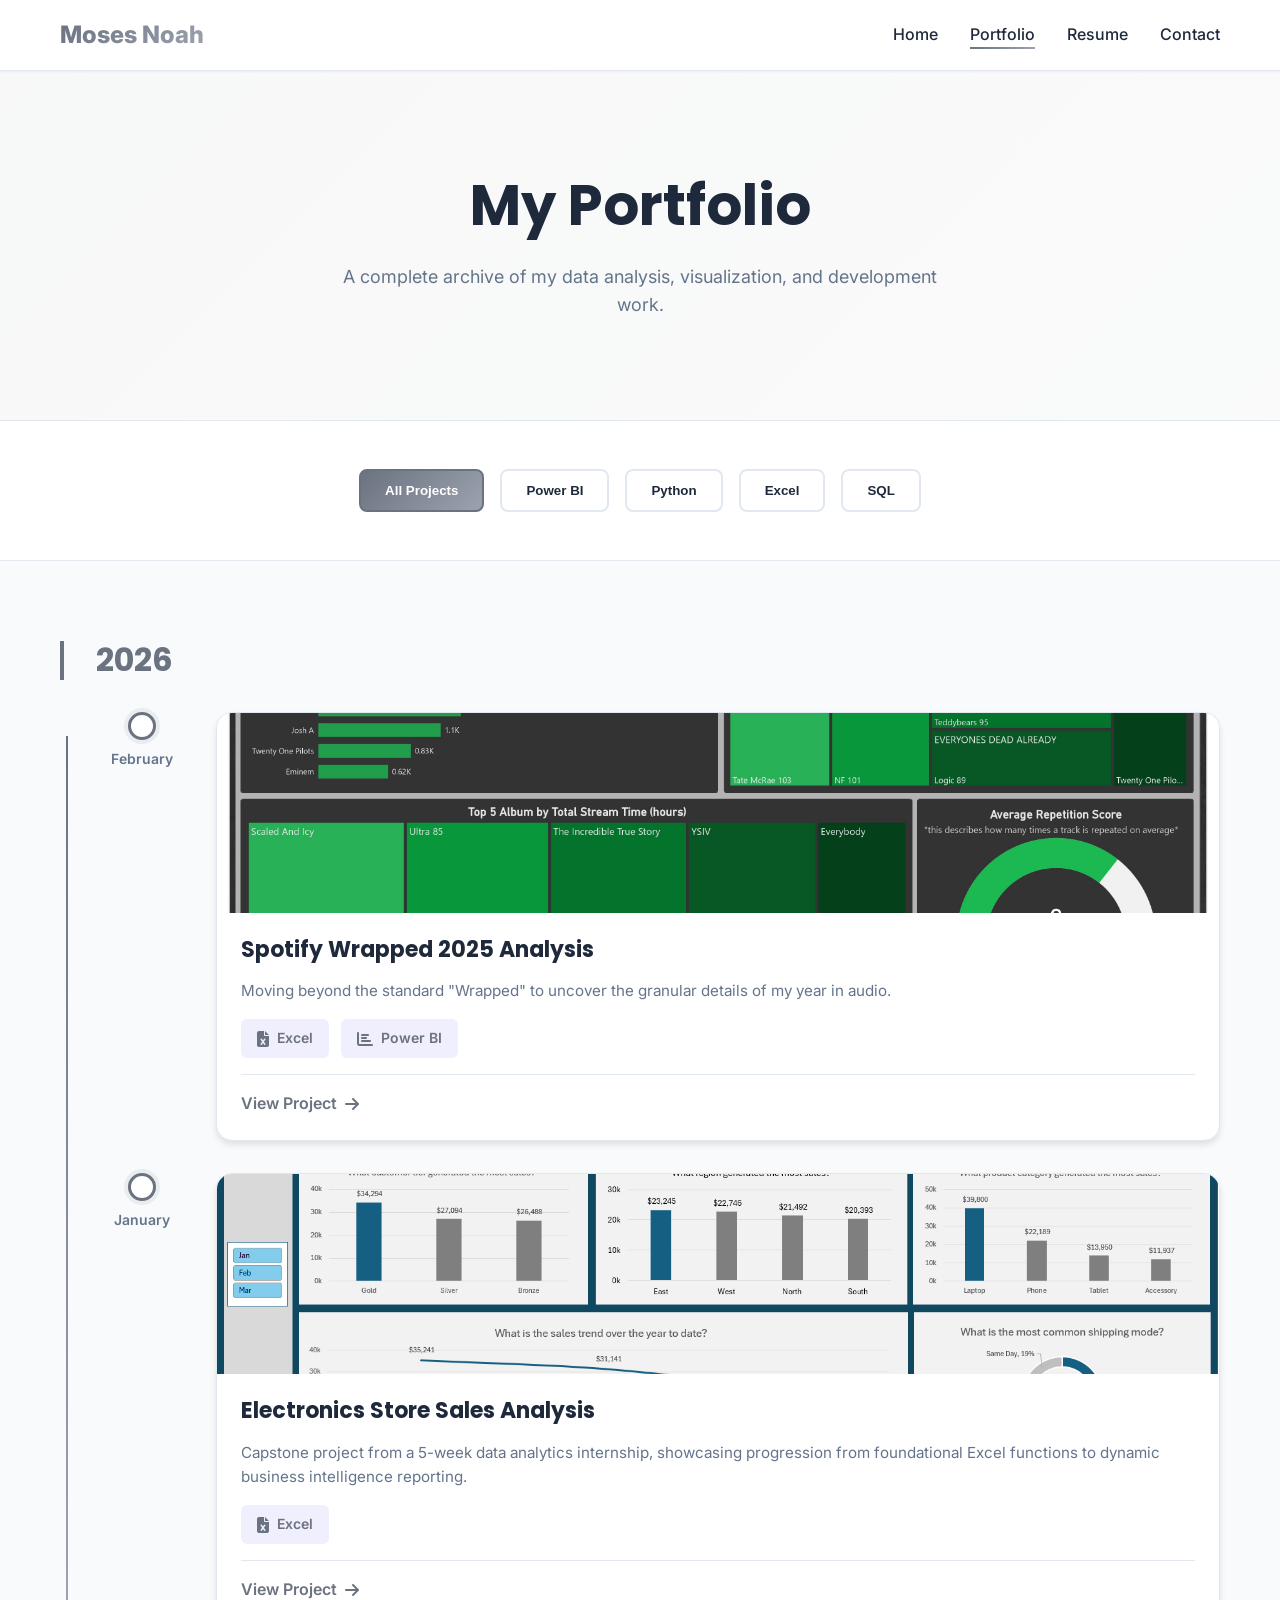
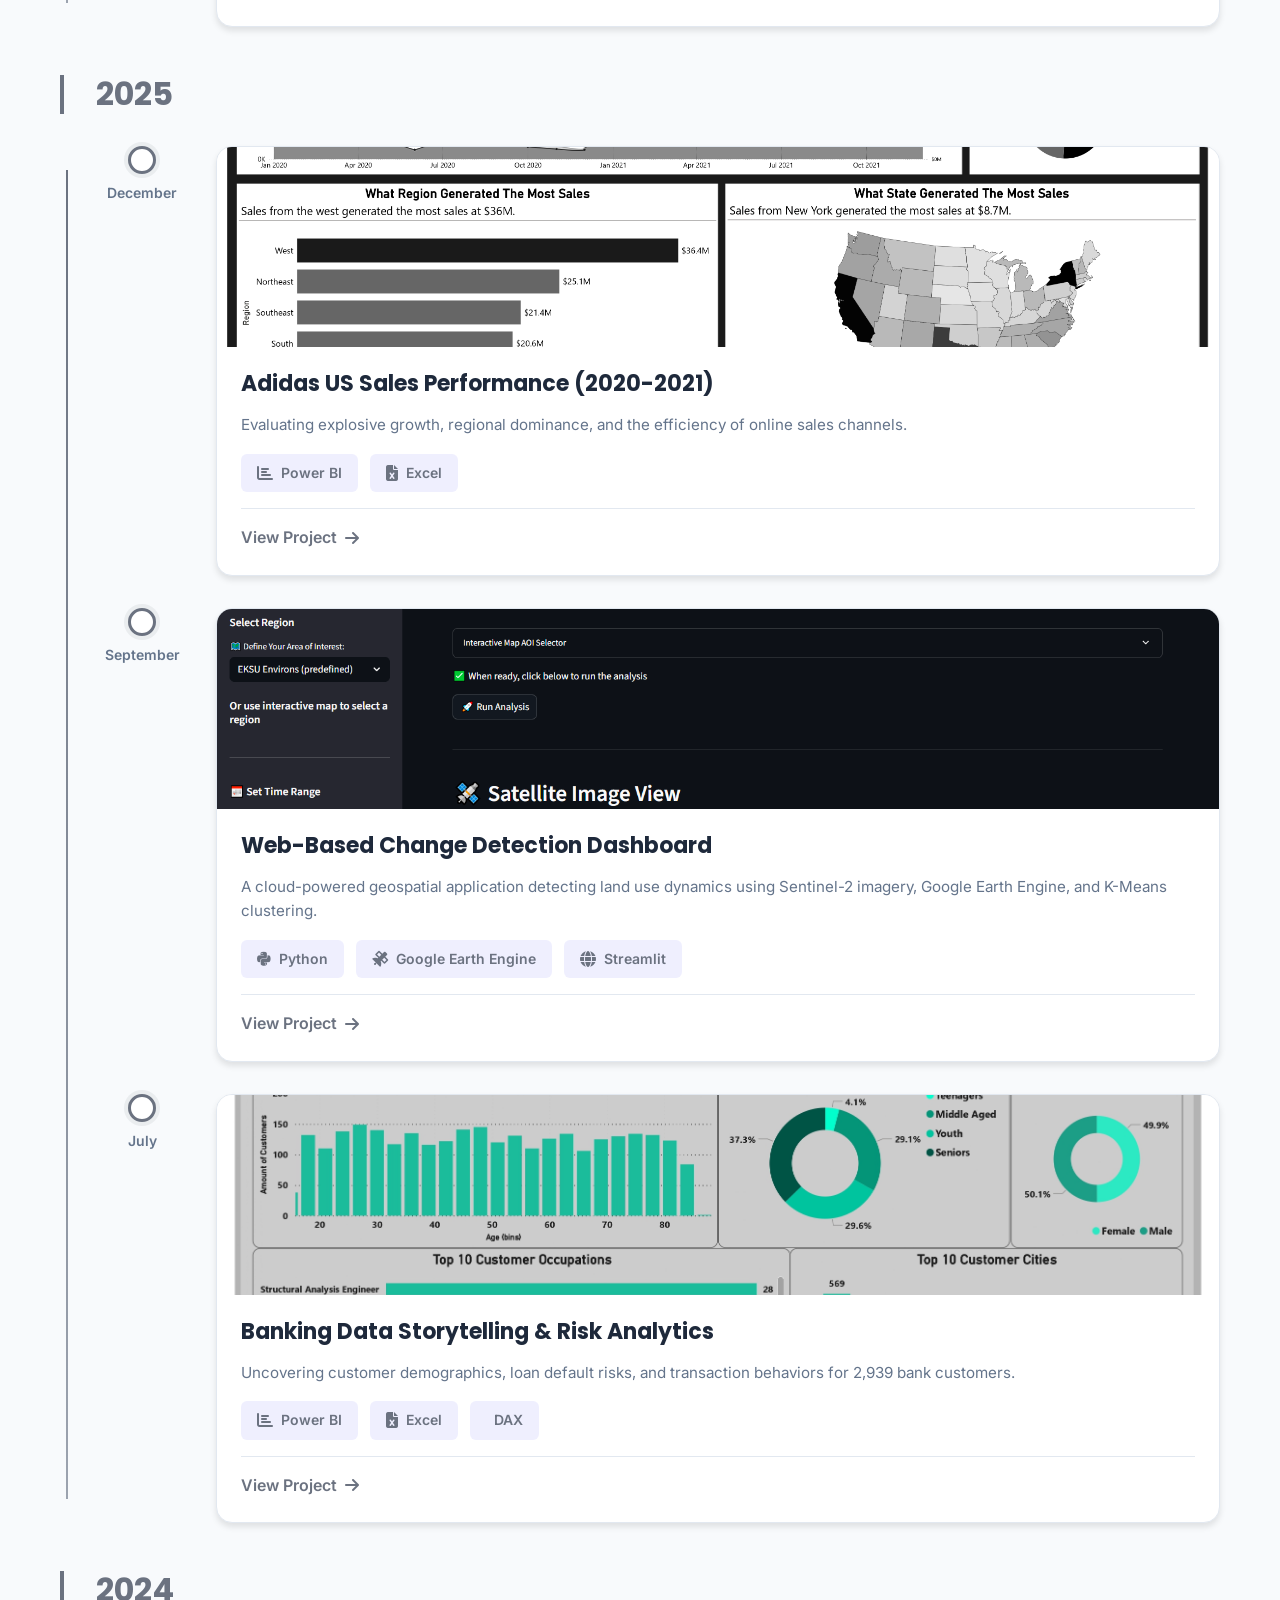
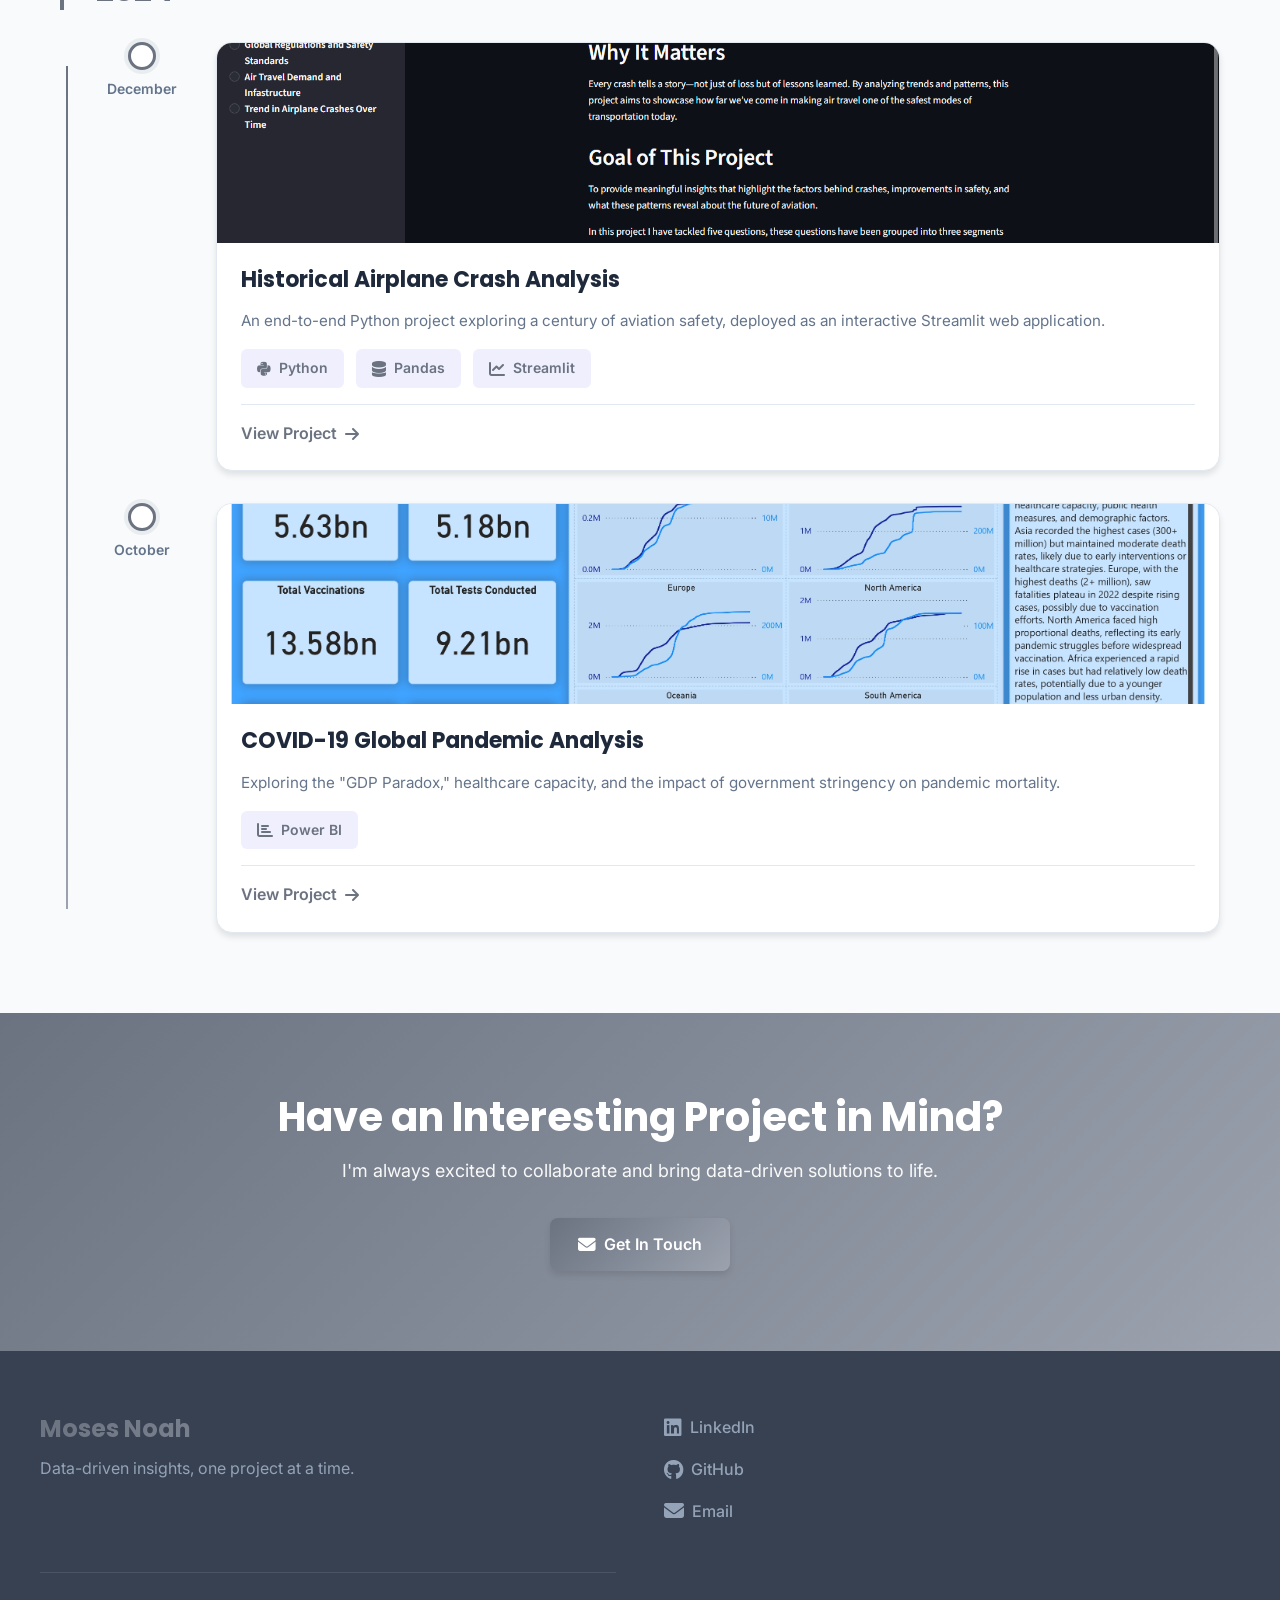
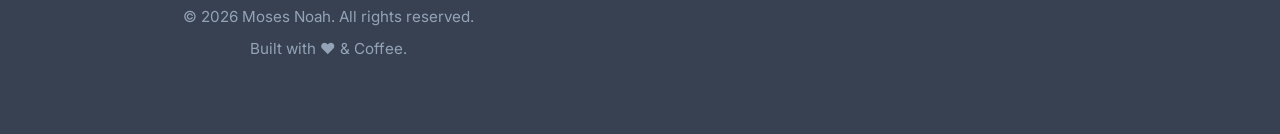
==== portfolio.html @ a478252d "Initial commit - Portfolio V1" ====
<!DOCTYPE html>
<html lang="en">
<head>
    <meta charset="UTF-8">
    <meta name="viewport" content="width=device-width, initial-scale=1.0">
    <title>Portfolio - Moses Noah</title>
    <link rel="stylesheet" href="style.css">
    <!-- Google Fonts -->
    <link rel="preconnect" href="https://fonts.googleapis.com">
    <link rel="preconnect" href="https://fonts.gstatic.com" crossorigin>
    <link href="https://fonts.googleapis.com/css2?family=Poppins:wght@400;600;700;800&family=Inter:wght@300;400;500;600&display=swap" rel="stylesheet">
    <!-- FontAwesome -->
    <link rel="stylesheet" href="https://cdnjs.cloudflare.com/ajax/libs/font-awesome/6.4.0/css/all.min.css">
</head>
<body>
    <!-- Navigation -->
    <nav class="navbar">
        <div class="navbar-container">
            <div class="navbar-logo">
                <a href="index.html">Moses Noah</a>
            </div>
            <div class="hamburger" id="hamburger">
                <span></span>
                <span></span>
                <span></span>
            </div>
            <ul class="nav-menu" id="navMenu">
                <li class="nav-item">
                    <a href="index.html" class="nav-link">Home</a>
                </li>
                <li class="nav-item">
                    <a href="portfolio.html" class="nav-link active">Portfolio</a>
                </li>
                <li class="nav-item">
                    <a href="resume.html" class="nav-link">Resume</a>
                </li>
                <li class="nav-item">
                    <a href="index.html#contact" class="nav-link">Contact</a>
                </li>
            </ul>
        </div>
    </nav>

    <!-- Page Header -->
    <section class="page-header">
        <div class="section-container">
            <h1>My Portfolio</h1>
            <p>A complete archive of my data analysis, visualization, and development work.</p>
        </div>
    </section>

    <!-- Filter Categories -->
    <section class="filter-section">
        <div class="section-container">
            <div class="filter-buttons">
                <button class="filter-btn active" data-filter="all">All Projects</button>
                <button class="filter-btn" data-filter="power-bi">Power BI</button>
                <button class="filter-btn" data-filter="python">Python</button>
                <button class="filter-btn" data-filter="excel">Excel</button>
                <button class="filter-btn" data-filter="sql">SQL</button>
            </div>
        </div>
    </section>

    <!-- Projects Timeline -->
    <section class="projects-archive">
        <div class="section-container">
            <div class="projects-timeline">
                <!-- 2026 Timeline -->
                <div class="timeline-year-section">
                    <h3 class="timeline-year-header">2026</h3>
                    <div class="timeline-items">
                        <!-- February 2026 -->
                        <div class="timeline-item">
                            <div class="timeline-marker">
                                <div class="timeline-dot"></div>
                                <div class="timeline-date">February</div>
                            </div>
                            <div class="project-card-archive" data-category="excel power-bi">
                                <div class="project-card-image">
                                    <img src="assets/images/spotify-powerbi-canvas.png" alt="Spotify Wrapped 2025 Analysis">
                                </div>
                                <div class="project-card-info">
                                    <h3>Spotify Wrapped 2025 Analysis</h3>
                                    <p>Moving beyond the standard "Wrapped" to uncover the granular details of my year in audio.</p>
                                    <div class="tech-stack">
                                        <span class="tech-badge">
                                            <i class="fas fa-file-excel"></i> Excel
                                        </span>
                                        <span class="tech-badge">
                                            <i class="fas fa-chart-bar"></i> Power BI
                                        </span>
                                    </div>
                                    <a href="projects/project-spotify.html" class="view-project-btn">View Project <i class="fas fa-arrow-right"></i></a>
                                </div>
                            </div>
                        </div>

                        <!-- January 2026 -->
                        <div class="timeline-item">
                            <div class="timeline-marker">
                                <div class="timeline-dot"></div>
                                <div class="timeline-date">January</div>
                            </div>
                            <div class="project-card-archive" data-category="excel">
                                <div class="project-card-image">
                                    <img src="assets/images/wida-dashboard.png" alt="Electronics Store Sales Analysis">
                                </div>
                                <div class="project-card-info">
                                    <h3>Electronics Store Sales Analysis</h3>
                                    <p>Capstone project from a 5-week data analytics internship, showcasing progression from foundational Excel functions to dynamic business intelligence reporting.</p>
                                    <div class="tech-stack">
                                        <span class="tech-badge">
                                            <i class="fas fa-file-excel"></i> Excel
                                        </span>
                                    </div>
                                    <a href="projects/project-wida.html" class="view-project-btn">View Project <i class="fas fa-arrow-right"></i></a>
                                </div>
                            </div>
                        </div>
                    </div>
                </div>

                <!-- 2025 Timeline -->
                <div class="timeline-year-section">
                    <h3 class="timeline-year-header">2025</h3>
                    <div class="timeline-items">
                        <!-- December 2025 -->
                        <div class="timeline-item">
                            <div class="timeline-marker">
                                <div class="timeline-dot"></div>
                                <div class="timeline-date">December</div>
                            </div>
                            <div class="project-card-archive" data-category="excel power-bi">
                                <div class="project-card-image">
                                    <img src="assets/images/adidas-dashboard.png" alt="Adidas US Sales Performance">
                                </div>
                                <div class="project-card-info">
                                    <h3>Adidas US Sales Performance (2020-2021)</h3>
                                    <p>Evaluating explosive growth, regional dominance, and the efficiency of online sales channels.</p>
                                    <div class="tech-stack">
                                        <span class="tech-badge">
                                            <i class="fas fa-chart-bar"></i> Power BI
                                        </span>
                                        <span class="tech-badge">
                                            <i class="fas fa-file-excel"></i> Excel
                                        </span>
                                    </div>
                                    <a href="projects/project-adidas.html" class="view-project-btn">View Project <i class="fas fa-arrow-right"></i></a>
                                </div>
                            </div>
                        </div>

                        <!-- September 2025 -->
                        <div class="timeline-item">
                            <div class="timeline-marker">
                                <div class="timeline-dot"></div>
                                <div class="timeline-date">September</div>
                            </div>
                            <div class="project-card-archive" data-category="python">
                                <div class="project-card-image">
                                    <img src="assets/images/lulc-dashboard-1.PNG" alt="Web-Based Change Detection Dashboard">
                                </div>
                                <div class="project-card-info">
                                    <h3>Web-Based Change Detection Dashboard</h3>
                                    <p>A cloud-powered geospatial application detecting land use dynamics using Sentinel-2 imagery, Google Earth Engine, and K-Means clustering.</p>
                                    <div class="tech-stack">
                                        <span class="tech-badge">
                                            <i class="fab fa-python"></i> Python
                                        </span>
                                        <span class="tech-badge">
                                            <i class="fas fa-satellite"></i> Google Earth Engine
                                        </span>
                                        <span class="tech-badge">
                                            <i class="fas fa-globe"></i> Streamlit
                                        </span>
                                    </div>
                                    <a href="projects/project-lulc.html" class="view-project-btn">View Project <i class="fas fa-arrow-right"></i></a>
                                </div>
                            </div>
                        </div>

                        <!-- July 2025 -->
                        <div class="timeline-item">
                            <div class="timeline-marker">
                                <div class="timeline-dot"></div>
                                <div class="timeline-date">July</div>
                            </div>
                            <div class="project-card-archive" data-category="power-bi excel dax">
                                <div class="project-card-image">
                                    <img src="assets/images/banking-dashboard-1.png" alt="Banking Data Storytelling">
                                </div>
                                <div class="project-card-info">
                                    <h3>Banking Data Storytelling & Risk Analytics</h3>
                                    <p>Uncovering customer demographics, loan default risks, and transaction behaviors for 2,939 bank customers.</p>
                                    <div class="tech-stack">
                                        <span class="tech-badge">
                                            <i class="fas fa-chart-bar"></i> Power BI
                                        </span>
                                        <span class="tech-badge">
                                            <i class="fas fa-file-excel"></i> Excel
                                        </span>
                                        <span class="tech-badge">
                                            <i class="fas fa-function"></i> DAX
                                        </span>
                                    </div>
                                    <a href="projects/project-banking.html" class="view-project-btn">View Project <i class="fas fa-arrow-right"></i></a>
                                </div>
                            </div>
                        </div>
                    </div>
                </div>

                <!-- 2024 Timeline -->
                <div class="timeline-year-section">
                    <h3 class="timeline-year-header">2024</h3>
                    <div class="timeline-items">
                        <!-- December 2024 -->
                        <div class="timeline-item">
                            <div class="timeline-marker">
                                <div class="timeline-dot"></div>
                                <div class="timeline-date">December</div>
                            </div>
                            <div class="project-card-archive" data-category="python">
                                <div class="project-card-image">
                                    <img src="assets/images/airplane-webapp.PNG" alt="Historical Airplane Crash Analysis">
                                </div>
                                <div class="project-card-info">
                                    <h3>Historical Airplane Crash Analysis</h3>
                                    <p>An end-to-end Python project exploring a century of aviation safety, deployed as an interactive Streamlit web application.</p>
                                    <div class="tech-stack">
                                        <span class="tech-badge">
                                            <i class="fab fa-python"></i> Python
                                        </span>
                                        <span class="tech-badge">
                                            <i class="fas fa-database"></i> Pandas
                                        </span>
                                        <span class="tech-badge">
                                            <i class="fas fa-chart-line"></i> Streamlit
                                        </span>
                                    </div>
                                    <a href="projects/project-airplane.html" class="view-project-btn">View Project <i class="fas fa-arrow-right"></i></a>
                                </div>
                            </div>
                        </div>

                        <!-- October 2024 -->
                        <div class="timeline-item">
                            <div class="timeline-marker">
                                <div class="timeline-dot"></div>
                                <div class="timeline-date">October</div>
                            </div>
                            <div class="project-card-archive" data-category="power-bi">
                                <div class="project-card-image">
                                    <img src="assets/images/covid-dashboard-1.png" alt="COVID-19 Global Pandemic Analysis">
                                </div>
                                <div class="project-card-info">
                                    <h3>COVID-19 Global Pandemic Analysis</h3>
                                    <p>Exploring the "GDP Paradox," healthcare capacity, and the impact of government stringency on pandemic mortality.</p>
                                    <div class="tech-stack">
                                        <span class="tech-badge">
                                            <i class="fas fa-chart-bar"></i> Power BI
                                        </span>
                                    </div>
                                    <a href="projects/project-covid.html" class="view-project-btn">View Project <i class="fas fa-arrow-right"></i></a>
                                </div>
                            </div>
                        </div>
                    </div>
                </div>
            </div>
        </div>
    </section>

    <!-- CTA Section -->
    <section class="cta-section">
        <div class="section-container">
            <h2>Have an Interesting Project in Mind?</h2>
            <p>I'm always excited to collaborate and bring data-driven solutions to life.</p>
            <a href="index.html#contact" class="btn btn-primary">
                <i class="fas fa-envelope"></i> Get In Touch
            </a>
        </div>
    </section>

    <!-- Footer -->
    <footer class="footer">
        <div class="footer-container">
            <div class="footer-content">
                <h3>Moses Noah</h3>
                <p>Data-driven insights, one project at a time.</p>
            </div>
            <div class="footer-social">
                <a href="https://linkedin.com/in/moses-noah" target="_blank" rel="noopener noreferrer" class="social-link">
                    <i class="fab fa-linkedin"></i> LinkedIn
                </a>
                <a href="https://github.com/moses-noah" target="_blank" rel="noopener noreferrer" class="social-link">
                    <i class="fab fa-github"></i> GitHub
                </a>
                <a href="mailto:mosesn540@gmail.com" class="social-link">
                    <i class="fas fa-envelope"></i> Email
                </a>
            </div>
            <div class="footer-bottom">
                <p>&copy; 2026 Moses Noah. All rights reserved.</p>
                <p>Built with <span class="heart">❤️</span> & Coffee.</p>
            </div>
        </div>
    </footer>

    <script src="script.js"></script>
    <script src="projects.js"></script>
</body>
</html>
---- style.css ----
/* =============================================
   GLOBAL STYLES & RESET
   ============================================= */

* {
    margin: 0;
    padding: 0;
    box-sizing: border-box;
}

:root {
    /* Colors */
    --primary-color: #6b7280;
    --secondary-color: #9ca3af;
    --accent-color: #14b8a6;
    --dark-bg: #374151;
    --light-bg: #f8fafc;
    --text-dark: #1e293b;
    --text-light: #64748b;
    --text-lighter: #94a3b8;
    --border-color: #e2e8f0;
    --shadow-sm: 0 1px 2px rgba(0, 0, 0, 0.05);
    --shadow-md: 0 4px 6px rgba(0, 0, 0, 0.1);
    --shadow-lg: 0 20px 25px rgba(0, 0, 0, 0.15);
    --transition: all 0.3s cubic-bezier(0.4, 0, 0.2, 1);
}

body {
    font-family: 'Inter', -apple-system, BlinkMacSystemFont, 'Segoe UI', sans-serif;
    color: var(--text-dark);
    background-color: #ffffff;
    line-height: 1.6;
    overflow-x: hidden;
}

html {
    scroll-behavior: smooth;
}

/* Typography */
h1, h2, h3, h4, h5, h6 {
    font-family: 'Poppins', sans-serif;
    font-weight: 700;
    line-height: 1.2;
}

a {
    text-decoration: none;
    color: inherit;
}

/* =============================================
   UTILITY CLASSES
   ============================================= */

.section-container {
    max-width: 1200px;
    margin: 0 auto;
    padding: 0 20px;
}

.section-title {
    font-size: clamp(2rem, 5vw, 3.5rem);
    color: var(--text-dark);
    margin-bottom: 0.5rem;
    text-align: center;
}

.section-subtitle {
    font-size: 1.125rem;
    color: var(--text-lighter);
    text-align: center;
    margin-bottom: 3rem;
    font-weight: 400;
}

.gradient-text {
    background: linear-gradient(135deg, var(--primary-color), var(--secondary-color));
    -webkit-background-clip: text;
    -webkit-text-fill-color: transparent;
    background-clip: text;
}

/* Buttons */
.btn {
    display: inline-flex;
    align-items: center;
    gap: 0.5rem;
    padding: 0.875rem 1.75rem;
    border-radius: 0.5rem;
    font-weight: 600;
    font-size: 1rem;
    transition: var(--transition);
    border: none;
    cursor: pointer;
    text-align: center;
    white-space: nowrap;
}

.btn-primary {
    background: linear-gradient(135deg, var(--primary-color), var(--secondary-color));
    color: white;
    box-shadow: var(--shadow-md);
}

.btn-primary:hover {
    transform: translateY(-2px);
    box-shadow: var(--shadow-lg);
    opacity: 0.95;
}

.btn-secondary {
    background: transparent;
    color: var(--primary-color);
    border: 2px solid var(--primary-color);
}

.btn-secondary:hover {
    background: var(--primary-color);
    color: white;
    transform: translateY(-2px);
}

.btn i {
    font-size: 1.1rem;
}

/* =============================================
   NAVIGATION
   ============================================= */

.navbar {
    background: white;
    backdrop-filter: blur(10px);
    background-color: rgba(255, 255, 255, 0.95);
    box-shadow: var(--shadow-sm);
    position: sticky;
    top: 0;
    z-index: 1000;
    border-bottom: 1px solid var(--border-color);
}

.navbar-container {
    max-width: 1200px;
    margin: 0 auto;
    padding: 1rem 20px;
    display: flex;
    justify-content: space-between;
    align-items: center;
}

.navbar-logo a {
    font-size: 1.5rem;
    font-weight: 800;
    background: linear-gradient(135deg, var(--primary-color), var(--secondary-color));
    -webkit-background-clip: text;
    -webkit-text-fill-color: transparent;
    background-clip: text;
    transition: var(--transition);
}

.navbar-logo a:hover {
    transform: scale(1.05);
}

.nav-menu {
    display: flex;
    list-style: none;
    gap: 2rem;
}

.nav-item .nav-link {
    font-weight: 500;
    color: var(--text-dark);
    position: relative;
    transition: var(--transition);
}

.nav-item .nav-link::after {
    content: '';
    position: absolute;
    width: 0;
    height: 2px;
    background: linear-gradient(135deg, var(--primary-color), var(--secondary-color));
    bottom: -5px;
    left: 0;
    transition: width 0.3s ease;
}

.nav-item .nav-link:hover::after,
.nav-item .nav-link.active::after {
    width: 100%;
}

.nav-item .nav-link:hover {
    color: var(--primary-color);
}

.hamburger {
    display: none;
    flex-direction: column;
    gap: 0.35rem;
    cursor: pointer;
}

.hamburger span {
    width: 25px;
    height: 3px;
    background: var(--text-dark);
    border-radius: 2px;
    transition: var(--transition);
}

/* =============================================
   HERO SECTION
   ============================================= */

.hero {
    padding: 6rem 20px;
    background: linear-gradient(135deg, rgba(99, 102, 241, 0.05), rgba(236, 72, 153, 0.05));
    min-height: calc(100vh - 70px);
    display: flex;
    align-items: center;
}

.hero-container {
    max-width: 1200px;
    margin: 0 auto;
    display: grid;
    grid-template-columns: 1fr 1fr;
    gap: 4rem;
    align-items: center;
    width: 100%;
}

.hero-title {
    font-size: clamp(2.5rem, 8vw, 4.5rem);
    margin-bottom: 1rem;
    line-height: 1.1;
}

.hero-subtitle {
    font-size: 1.375rem;
    color: var(--primary-color);
    font-weight: 600;
    margin-bottom: 1rem;
}

.hero-description {
    font-size: 1.125rem;
    color: var(--text-light);
    margin-bottom: 2.5rem;
    max-width: 500px;
    line-height: 1.8;
}

.hero-cta {
    display: flex;
    gap: 1.5rem;
    flex-wrap: wrap;
}

.headshot {
    width: 100%;
    max-width: 400px;
    height: auto;
    border-radius: 50%;
    box-shadow: 0 25px 50px rgba(99, 102, 241, 0.2);
    object-fit: cover;
    aspect-ratio: 1;
    animation: float 3s ease-in-out infinite;
}

@keyframes float {
    0%, 100% {
        transform: translateY(0px);
    }
    50% {
        transform: translateY(-10px);
    }
}

.hero-image {
    display: flex;
    justify-content: center;
}

/* =============================================
   FEATURED PROJECTS SECTION
   ============================================= */

.featured-projects {
    padding: 5rem 20px;
    background: var(--light-bg);
}

.projects-list {
    display: flex;
    flex-direction: column;
    gap: 3rem;
    margin-bottom: 3rem;
}

.project-card {
    background: white;
    border-radius: 1rem;
    overflow: hidden;
    box-shadow: var(--shadow-md);
    display: grid;
    grid-template-columns: 1fr 1fr;
    gap: 2rem;
    align-items: center;
    transition: var(--transition);
    padding: 2rem;
    border: 1px solid var(--border-color);
}

.project-card:hover {
    transform: translateY(-5px);
    box-shadow: var(--shadow-lg);
    border-color: var(--primary-color);
}

.project-image {
    width: 100%;
    height: 300px;
    border-radius: 0.75rem;
    overflow: hidden;
}

.project-image img {
    width: 100%;
    height: 100%;
    object-fit: cover;
    transition: var(--transition);
}

.project-card:hover .project-image img {
    transform: scale(1.05);
}

.project-content {
    display: flex;
    flex-direction: column;
    gap: 1rem;
}

.project-title {
    font-size: 1.875rem;
    color: var(--text-dark);
}

.project-hook {
    font-size: 1.0625rem;
    color: var(--text-light);
    line-height: 1.6;
}

.tech-stack {
    display: flex;
    flex-wrap: wrap;
    gap: 0.75rem;
}

.tech-badge {
    display: inline-flex;
    align-items: center;
    gap: 0.5rem;
    padding: 0.5rem 1rem;
    background: rgba(99, 102, 241, 0.1);
    color: var(--primary-color);
    border-radius: 0.375rem;
    font-size: 0.875rem;
    font-weight: 600;
}

.tech-badge i {
    font-size: 1rem;
}

.project-link {
    display: inline-flex;
    align-items: center;
    gap: 0.5rem;
    font-weight: 600;
    color: var(--primary-color);
    padding-top: 1rem;
    border-top: 1px solid var(--border-color);
    transition: var(--transition);
}

.project-link:hover {
    gap: 1rem;
    color: var(--secondary-color);
}

.view-all-projects {
    text-align: center;
}

/* =============================================
   TOOLS & SKILLS SECTION
   ============================================= */

.tools-skills {
    padding: 5rem 20px;
    background: white;
}

.skills-grid {
    display: grid;
    grid-template-columns: repeat(auto-fit, minmax(250px, 1fr));
    gap: 2.5rem;
}

.skill-item {
    text-align: center;
    padding: 2rem;
    border-radius: 1rem;
    background: var(--light-bg);
    transition: var(--transition);
    border: 2px solid transparent;
}

.skill-item:hover {
    transform: translateY(-5px);
    border-color: var(--primary-color);
    background: rgba(99, 102, 241, 0.05);
}

.skill-icon {
    font-size: 3.5rem;
    background: linear-gradient(135deg, var(--primary-color), var(--secondary-color));
    -webkit-background-clip: text;
    -webkit-text-fill-color: transparent;
    background-clip: text;
    margin-bottom: 1rem;
}

.skill-item h3 {
    font-size: 1.25rem;
    margin-bottom: 0.5rem;
    color: var(--text-dark);
}

.skill-item p {
    color: var(--text-light);
    font-size: 0.95rem;
}

/* =============================================
   RESUME TEASER SECTION
   ============================================= */

.resume-teaser {
    padding: 5rem 20px;
    background: linear-gradient(135deg, var(--primary-color), var(--secondary-color));
    color: white;
}

.resume-content {
    max-width: 800px;
    margin: 0 auto;
    text-align: center;
}

.resume-content h2 {
    font-size: clamp(2rem, 5vw, 3rem);
    margin-bottom: 1rem;
}

.resume-content p {
    font-size: 1.125rem;
    margin-bottom: 2.5rem;
    opacity: 0.95;
    line-height: 1.8;
}

.resume-actions {
    display: flex;
    gap: 1.5rem;
    justify-content: center;
    flex-wrap: wrap;
}

.resume-teaser .btn-primary {
    background: white;
    color: var(--primary-color);
}

.resume-teaser .btn-primary:hover {
    background: rgba(255, 255, 255, 0.9);
    color: var(--secondary-color);
}

.resume-teaser .btn-secondary {
    background: rgba(255, 255, 255, 0.2);
    border-color: white;
    color: white;
}

.resume-teaser .btn-secondary:hover {
    background: white;
    color: var(--primary-color);
    border-color: white;
}

/* =============================================
   FOOTER
   ============================================= */

.footer {
    background: var(--dark-bg);
    color: white;
    padding: 4rem 20px 2rem;
}

.footer-container {
    max-width: 1200px;
    margin: 0 auto;
    display: grid;
    grid-template-columns: 1fr 1fr;
    gap: 3rem;
    margin-bottom: 2rem;
}

.footer-content h3 {
    font-size: 1.5rem;
    margin-bottom: 0.75rem;
    background: linear-gradient(135deg, var(--primary-color), var(--secondary-color));
    -webkit-background-clip: text;
    -webkit-text-fill-color: transparent;
    background-clip: text;
}

.footer-content p {
    color: var(--text-lighter);
    font-size: 1rem;
}

.footer-social {
    display: flex;
    flex-direction: column;
    gap: 1rem;
    justify-content: flex-start;
}

.social-link {
    display: inline-flex;
    align-items: center;
    gap: 0.5rem;
    color: var(--text-lighter);
    font-weight: 500;
    transition: var(--transition);
    width: fit-content;
}

.social-link:hover {
    color: var(--primary-color);
    transform: translateX(5px);
}

.social-link i {
    font-size: 1.25rem;
}

.footer-bottom {
    border-top: 1px solid rgba(255, 255, 255, 0.1);
    padding-top: 2rem;
    text-align: center;
    color: var(--text-lighter);
    font-size: 0.95rem;
}

.footer-bottom p {
    margin-bottom: 0.5rem;
}

.heart {
    animation: heartbeat 1.5s ease-in-out infinite;
}

@keyframes heartbeat {
    0%, 100% {
        transform: scale(1);
    }
    50% {
        transform: scale(1.2);
    }
}

/* =============================================
   RESPONSIVE DESIGN (Mobile-First)
   ============================================= */

@media (max-width: 768px) {
    /* Navigation */
    .hamburger {
        display: flex;
    }

    .nav-menu {
        position: absolute;
        top: 70px;
        left: -100%;
        flex-direction: column;
        background: white;
        width: 100%;
        text-align: center;
        transition: 0.3s;
        box-shadow: 0 10px 27px rgba(0, 0, 0, 0.1);
        padding: 2rem 0;
        gap: 0;
    }

    .nav-menu.active {
        left: 0;
    }

    .nav-item {
        width: 100%;
    }

    .nav-item .nav-link {
        padding: 1rem;
        display: block;
    }

    .nav-item .nav-link::after {
        display: none;
    }

    .nav-item .nav-link.active {
        background: rgba(99, 102, 241, 0.1);
        color: var(--primary-color);
    }

    /* Hero Section */
    .hero {
        padding: 4rem 20px;
        min-height: auto;
    }

    .hero-container {
        grid-template-columns: 1fr;
        gap: 2rem;
    }

    .hero-title {
        font-size: 2rem;
    }

    .hero-cta {
        gap: 1rem;
    }

    .btn {
        padding: 0.75rem 1.5rem;
        font-size: 0.95rem;
    }

    /* Project Cards */
    .project-card {
        grid-template-columns: 1fr;
        padding: 1.5rem;
        gap: 1rem;
    }

    .project-image {
        height: 200px;
    }

    .project-title {
        font-size: 1.5rem;
    }

    /* Skills Grid */
    .skills-grid {
        grid-template-columns: repeat(auto-fit, minmax(150px, 1fr));
        gap: 1.5rem;
    }

    .skill-item {
        padding: 1.5rem;
    }

    .skill-icon {
        font-size: 2.5rem;
    }

    /* Resume Teaser */
    .resume-actions {
        gap: 1rem;
    }

    .resume-teaser .btn {
        padding: 0.75rem 1.25rem;
        font-size: 0.9rem;
    }

    /* Footer */
    .footer-container {
        grid-template-columns: 1fr;
        gap: 2rem;
    }

    .section-title {
        font-size: 2rem;
    }

    .hero-subtitle {
        font-size: 1.125rem;
    }
}

@media (max-width: 480px) {
    .hero-title {
        font-size: 1.75rem;
    }

    .project-card {
        padding: 1rem;
    }

    .section-container {
        padding: 0 15px;
    }

    .skills-grid {
        grid-template-columns: 1fr;
    }

    .hero-cta {
        flex-direction: column;
    }

    .btn {
        width: 100%;
        justify-content: center;
    }

    .resume-actions {
        flex-direction: column;
    }
}

/* =============================================
   ANIMATIONS
   ============================================= */

@keyframes slideInLeft {
    from {
        opacity: 0;
        transform: translateX(-50px);
    }
    to {
        opacity: 1;
        transform: translateX(0);
    }
}

@keyframes slideInRight {
    from {
        opacity: 0;
        transform: translateX(50px);
    }
    to {
        opacity: 1;
        transform: translateX(0);
    }
}

.hero-content {
    animation: slideInLeft 0.8s ease-out;
}

.hero-image {
    animation: slideInRight 0.8s ease-out;
}

/* =============================================
   PAGE HEADER
   ============================================= */

.page-header {
    background: linear-gradient(135deg, rgba(107, 114, 128, 0.05), rgba(156, 163, 175, 0.05));
    padding: 4rem 20px;
    text-align: center;
    border-bottom: 1px solid var(--border-color);
    display: flex;
    align-items: center;
    justify-content: center;
    min-height: 350px;
}

.page-header .section-container {
    display: flex;
    flex-direction: column;
    align-items: center;
    gap: 1.5rem;
}

.page-header h1 {
    font-size: clamp(2rem, 5vw, 3.5rem);
    margin-bottom: 0;
    color: var(--text-dark);
}

.page-header p {
    font-size: 1.125rem;
    color: var(--text-light);
    max-width: 600px;
    margin: 0;
}

.page-header .btn {
    margin-top: 1rem;
}

/* =============================================
   PROJECTS PAGE
   ============================================= */

.filter-section {
    padding: 3rem 20px;
    border-bottom: 1px solid var(--border-color);
}

.filter-buttons {
    display: flex;
    justify-content: center;
    gap: 1rem;
    flex-wrap: wrap;
    max-width: 1200px;
    margin: 0 auto;
}

.filter-btn {
    padding: 0.75rem 1.5rem;
    border: 2px solid var(--border-color);
    background: white;
    color: var(--text-dark);
    border-radius: 0.5rem;
    font-weight: 600;
    cursor: pointer;
    transition: var(--transition);
}

.filter-btn:hover {
    border-color: var(--primary-color);
    color: var(--primary-color);
}

.filter-btn.active {
    background: linear-gradient(135deg, var(--primary-color), var(--secondary-color));
    color: white;
    border-color: var(--primary-color);
}

.projects-archive {
    padding: 5rem 20px;
    background: var(--light-bg);
}

.projects-grid {
    display: grid;
    grid-template-columns: repeat(auto-fill, minmax(300px, 1fr));
    gap: 2.5rem;
    max-width: 1200px;
    margin: 0 auto;
}

.project-card-archive {
    background: white;
    border-radius: 1rem;
    overflow: hidden;
    box-shadow: var(--shadow-md);
    transition: var(--transition);
    border: 1px solid var(--border-color);
    display: flex;
    flex-direction: column;
}

.project-card-archive:hover {
    transform: translateY(-5px);
    box-shadow: var(--shadow-lg);
    border-color: var(--primary-color);
}

.project-card-image {
    position: relative;
    width: 100%;
    height: 200px;
    overflow: hidden;
}

.project-card-image img {
    width: 100%;
    height: 100%;
    object-fit: cover;
    transition: var(--transition);
}

.project-card-archive:hover .project-card-image img {
    transform: scale(1.08);
}

.project-tier {
    position: absolute;
    top: 1rem;
    right: 1rem;
    background: var(--primary-color);
    color: white;
    padding: 0.375rem 0.875rem;
    border-radius: 0.25rem;
    font-size: 0.75rem;
    font-weight: 700;
    text-transform: uppercase;
}

.project-card-info {
    padding: 1.5rem;
    display: flex;
    flex-direction: column;
    gap: 1rem;
    flex-grow: 1;
}

.project-card-info h3 {
    font-size: 1.375rem;
    color: var(--text-dark);
}

.project-card-info p {
    color: var(--text-light);
    font-size: 0.95rem;
    line-height: 1.6;
}

.view-project-btn {
    display: inline-flex;
    align-items: center;
    gap: 0.5rem;
    font-weight: 600;
    color: var(--primary-color);
    padding-top: 1rem;
    border-top: 1px solid var(--border-color);
    transition: var(--transition);
    margin-top: auto;
}

.view-project-btn:hover {
    gap: 1rem;
    color: var(--secondary-color);
}

/* =============================================
   PROJECTS TIMELINE LAYOUT
   ============================================= */

.projects-timeline {
    display: flex;
    flex-direction: column;
    gap: 3rem;
}

.timeline-year-section {
    position: relative;
}

.timeline-year-header {
    font-size: 2rem;
    font-weight: 700;
    color: var(--primary-color);
    margin-bottom: 2rem;
    padding-left: 2rem;
    border-left: 4px solid var(--primary-color);
}

.timeline-items {
    position: relative;
    display: flex;
    flex-direction: column;
    gap: 2rem;
    padding-left: 2rem;
}

/* Add vertical line connecting dots */
.timeline-items::before {
    content: '';
    position: absolute;
    left: 0.375rem;
    top: 1.5rem;
    bottom: 1.5rem;
    width: 2px;
    background: linear-gradient(180deg, var(--primary-color), var(--secondary-color));
    z-index: 0;
}

.timeline-item {
    position: relative;
    display: flex;
    gap: 1.5rem;
    z-index: 1;
}

.timeline-marker {
    display: flex;
    flex-direction: column;
    align-items: center;
    gap: 0.5rem;
    min-width: 100px;
}

.timeline-dot {
    width: 28px;
    height: 28px;
    border-radius: 50%;
    background: white;
    border: 3px solid var(--primary-color);
    flex-shrink: 0;
    box-shadow: 0 0 0 4px rgba(107, 114, 128, 0.1);
    transition: all var(--transition);
}

.timeline-item:hover .timeline-dot {
    background: var(--primary-color);
    transform: scale(1.15);
    box-shadow: 0 0 0 8px rgba(107, 114, 128, 0.2);
}

.timeline-date {
    font-size: 0.875rem;
    font-weight: 600;
    color: var(--text-light);
    text-align: center;
    width: 100%;
}

.timeline-item .project-card-archive {
    flex: 1;
}

/* =============================================
   CTA SECTION
   ============================================= */

.cta-section {
    padding: 5rem 20px;
    background: linear-gradient(135deg, var(--primary-color), var(--secondary-color));
    color: white;
    text-align: center;
}

.cta-section h2 {
    font-size: clamp(1.75rem, 4vw, 2.5rem);
    margin-bottom: 1rem;
}

.cta-section p {
    font-size: 1.125rem;
    margin-bottom: 2rem;
    opacity: 0.95;
}

/* =============================================
   RESUME PAGE
   ============================================= */

.resume-section {
    padding: 4rem 20px;
    background: white;
}

.resume-desktop {
    display: block;
    max-width: 1000px;
    margin: 0 auto;
}

.resume-mobile {
    display: none;
    max-width: 800px;
    margin: 0 auto;
}

.resume-mobile-content {
    background: white;
    border-radius: 1rem;
    padding: 3rem 2rem;
    text-align: center;
    box-shadow: var(--shadow-md);
}

.resume-icon {
    font-size: 4rem;
    background: linear-gradient(135deg, var(--primary-color), var(--secondary-color));
    -webkit-background-clip: text;
    -webkit-text-fill-color: transparent;
    background-clip: text;
    margin-bottom: 1.5rem;
}

.resume-mobile-content h2 {
    font-size: 2rem;
    margin-bottom: 1rem;
}

.resume-mobile-content p {
    color: var(--text-light);
    margin-bottom: 2rem;
    line-height: 1.8;
}

.btn-large {
    width: 100%;
    max-width: 300px;
}

.resume-summary {
    text-align: left;
    margin-top: 3rem;
    padding-top: 3rem;
    border-top: 1px solid var(--border-color);
}

.resume-summary h3 {
    font-size: 1.375rem;
    margin: 2rem 0 1rem;
    color: var(--text-dark);
}

.resume-summary ul {
    list-style-position: inside;
    color: var(--text-light);
    line-height: 2;
}

.resume-summary li {
    margin-bottom: 0.75rem;
}

.download-section {
    padding: 4rem 20px;
    background: white;
    text-align: center;
}

.download-section h2 {
    font-size: 2rem;
    margin-bottom: 1rem;
}

.download-section p {
    font-size: 1.125rem;
    color: var(--text-light);
    margin-bottom: 2rem;
}

/* =============================================
   PROJECT DETAIL PAGE
   ============================================= */

.project-header {
    display: grid;
    grid-template-columns: 1fr 1fr;
    gap: 3rem;
    padding: 4rem 20px;
    background: var(--light-bg);
    align-items: center;
}

.project-header-content {
    padding: 2rem;
}

.back-link {
    display: inline-flex;
    align-items: center;
    gap: 0.5rem;
    color: var(--primary-color);
    font-weight: 600;
    margin-bottom: 1.5rem;
    transition: var(--transition);
}

.back-link:hover {
    gap: 1rem;
    transform: translateX(-5px);
}

.project-header h1 {
    font-size: clamp(2rem, 5vw, 3rem);
    margin-bottom: 0.5rem;
}

.project-subtitle {
    font-size: 1.25rem;
    color: var(--text-light);
    margin-bottom: 1.5rem;
}

.project-meta {
    display: flex;
    gap: 2rem;
    flex-wrap: wrap;
}

.meta-item {
    display: flex;
    align-items: center;
    gap: 0.5rem;
    color: var(--text-light);
    font-weight: 500;
}

.meta-item i {
    font-size: 1.125rem;
    color: var(--primary-color);
}

.project-header-image {
    height: 400px;
    border-radius: 1rem;
    overflow: hidden;
    box-shadow: var(--shadow-lg);
}

.project-header-image img {
    width: 100%;
    height: 100%;
    object-fit: cover;
}

.project-content {
    padding: 4rem 20px;
    background: white;
}

.project-grid {
    max-width: 1200px;
    margin: 0 auto;
    display: grid;
    grid-template-columns: 1fr 350px;
    gap: 3rem;
}

.project-main {
    display: flex;
    flex-direction: column;
    gap: 3rem;
}

.project-section {
    display: flex;
    flex-direction: column;
    gap: 1rem;
}

.project-section h2 {
    font-size: 2rem;
    color: var(--text-dark);
    margin-bottom: 0.5rem;
}

.project-section h3 {
    font-size: 1.25rem;
    color: var(--text-dark);
    margin-top: 1.5rem;
    margin-bottom: 0.75rem;
}

.project-section p {
    color: var(--text-light);
    line-height: 1.8;
    font-size: 1.0625rem;
}

.project-list {
    list-style-position: inside;
    color: var(--text-light);
    line-height: 2;
    padding-left: 1rem;
}

.project-list li {
    margin-bottom: 0.5rem;
}

.results-grid {
    display: grid;
    grid-template-columns: repeat(auto-fit, minmax(180px, 1fr));
    gap: 2rem;
    margin: 2rem 0;
}

.result-item {
    background: linear-gradient(135deg, rgba(107, 114, 128, 0.05), rgba(156, 163, 175, 0.05));
    padding: 2rem;
    border-radius: 1rem;
    text-align: center;
    border: 1px solid var(--border-color);
}

.result-number {
    font-size: 3rem;
    font-weight: 800;
    background: linear-gradient(135deg, var(--primary-color), var(--secondary-color));
    -webkit-background-clip: text;
    -webkit-text-fill-color: transparent;
    background-clip: text;
    margin-bottom: 0.5rem;
}

.result-item p {
    color: var(--text-light);
    font-size: 0.95rem;
}

.tech-list {
    display: grid;
    grid-template-columns: repeat(auto-fit, minmax(200px, 1fr));
    gap: 2rem;
    margin-top: 1.5rem;
}

.tech-item {
    padding: 1.5rem;
    background: var(--light-bg);
    border-radius: 0.75rem;
    text-align: center;
    border: 1px solid var(--border-color);
    transition: var(--transition);
}

.tech-item:hover {
    border-color: var(--primary-color);
    background: rgba(107, 114, 128, 0.05);
}

.tech-item i {
    font-size: 2.5rem;
    background: linear-gradient(135deg, var(--primary-color), var(--secondary-color));
    -webkit-background-clip: text;
    -webkit-text-fill-color: transparent;
    background-clip: text;
    margin-bottom: 0.75rem;
}

.tech-item h4 {
    font-size: 1.125rem;
    margin-bottom: 0.5rem;
}

.tech-item p {
    color: var(--text-lighter);
    font-size: 0.9rem;
}

/* Sidebar */
.project-sidebar {
    display: flex;
    flex-direction: column;
    gap: 2rem;
}

.sidebar-card {
    background: var(--light-bg);
    padding: 1.5rem;
    border-radius: 1rem;
    border: 1px solid var(--border-color);
}

.sidebar-card h3 {
    font-size: 1.25rem;
    margin-bottom: 1rem;
}

.info-item {
    margin-bottom: 1rem;
}

.info-item:last-child {
    margin-bottom: 0;
}

.info-item label {
    display: block;
    font-weight: 600;
    color: var(--text-dark);
    margin-bottom: 0.375rem;
    font-size: 0.9rem;
    text-transform: uppercase;
    letter-spacing: 0.5px;
}

.info-item p {
    color: var(--text-light);
    margin: 0;
}

.tech-badges-sidebar {
    display: flex;
    flex-wrap: wrap;
    gap: 0.75rem;
}

.badge {
    display: inline-block;
    padding: 0.375rem 0.875rem;
    background: rgba(107, 114, 128, 0.2);
    color: var(--primary-color);
    border-radius: 0.375rem;
    font-size: 0.85rem;
    font-weight: 600;
}

.project-button {
    display: flex;
    align-items: center;
    gap: 0.75rem;
    padding: 0.75rem 1rem;
    background: white;
    color: var(--primary-color);
    border: 2px solid var(--primary-color);
    border-radius: 0.5rem;
    font-weight: 600;
    text-align: center;
    transition: var(--transition);
    margin-bottom: 0.75rem;
    width: 100%;
}

.project-button:last-child {
    margin-bottom: 0;
}

.project-button:hover {
    background: var(--primary-color);
    color: white;
}

.related-projects {
    list-style: none;
    padding: 0;
}

.related-projects li {
    margin-bottom: 0.75rem;
}

.related-projects a {
    color: var(--primary-color);
    font-weight: 500;
    transition: var(--transition);
}

.related-projects a:hover {
    color: var(--secondary-color);
    text-decoration: underline;
}

.project-cta {
    padding: 5rem 20px;
    background: linear-gradient(135deg, var(--primary-color), var(--secondary-color));
    color: white;
    text-align: center;
}

.project-cta h2 {
    font-size: 2.5rem;
    margin-bottom: 1rem;
}

.project-cta p {
    font-size: 1.125rem;
    margin-bottom: 2rem;
    opacity: 0.95;
}

/* =============================================
   RESPONSIVE: RESUME PAGE
   ============================================= */

@media (max-width: 768px) {
    .resume-desktop {
        display: none;
    }

    .resume-mobile {
        display: block;
    }

    .project-header {
        grid-template-columns: 1fr;
        gap: 2rem;
        padding: 2rem 20px;
    }

    .project-header-image {
        height: 250px;
    }

    .project-grid {
        grid-template-columns: 1fr;
    }

    .page-header {
        padding: 2rem 20px;
    }

    .page-header h1 {
        font-size: 1.75rem;
    }

    .projects-grid {
        grid-template-columns: repeat(auto-fill, minmax(250px, 1fr));
        gap: 1.5rem;
    }

    .timeline-items {
        padding-left: 1.5rem;
    }

    .timeline-items::before {
        left: 0.25rem;
    }

    .timeline-year-header {
        font-size: 1.5rem;
        padding-left: 1.5rem;
    }

    .timeline-marker {
        min-width: 80px;
    }

    .timeline-dot {
        width: 24px;
        height: 24px;
        border-width: 2px;
    }

    .filter-buttons {
        gap: 0.75rem;
    }

    .filter-btn {
        padding: 0.625rem 1.25rem;
        font-size: 0.9rem;
    }

    .results-grid {
        grid-template-columns: repeat(2, 1fr);
        gap: 1rem;
    }

    .result-number {
        font-size: 2rem;
    }

    .project-section h2 {
        font-size: 1.5rem;
    }

    .tech-list {
        grid-template-columns: 1fr;
    }
}

@media (max-width: 480px) {
    .project-header {
        padding: 1.5rem 15px;
    }

    .project-header-image {
        height: 200px;
    }

    .projects-grid {
        grid-template-columns: 1fr;
        gap: 1rem;
    }

    .timeline-items {
        padding-left: 1rem;
        gap: 1.5rem;
    }

    .timeline-items::before {
        left: 0.15rem;
    }

    .timeline-year-header {
        font-size: 1.25rem;
        padding-left: 1rem;
    }

    .timeline-marker {
        min-width: 70px;
    }

    .timeline-date {
        font-size: 0.75rem;
    }

    .timeline-dot {
        width: 20px;
        height: 20px;
        border-width: 2px;
    }

    .results-grid {
/* =============================================
   RESUME PAGE STYLES
   ============================================= */

.resume-content {
    max-width: 900px;
    margin: 0 auto;
}

.resume-block {
    margin-bottom: 3rem;
    padding-bottom: 2rem;
    border-bottom: 1px solid var(--border-color);
}

.resume-block:last-child {
    border-bottom: none;
}

.resume-section-title {
    font-size: 1.5rem;
    font-weight: 700;
    color: var(--primary-color);
    margin-bottom: 1.5rem;
    display: flex;
    align-items: center;
    gap: 0.75rem;
}

.resume-section-title::before {
    content: '';
    display: inline-block;
    width: 4px;
    height: 28px;
    background-color: var(--primary-color);
    border-radius: 2px;
}

.resume-summary-text {
    font-size: 1rem;
    line-height: 1.7;
    color: var(--text-dark);
    background-color: var(--light-bg);
    padding: 1.5rem;
    border-radius: 0.5rem;
    border-left: 4px solid var(--accent-color);
}

/* Competencies Grid */
.competencies-grid {
    display: grid;
    grid-template-columns: 1fr 1fr;
    gap: 2rem;
}

.competency-category {
    display: flex;
    flex-direction: column;
    gap: 1rem;
}

.competency-category-title {
    font-size: 1rem;
    font-weight: 600;
    color: var(--primary-color);
    display: flex;
    align-items: center;
    gap: 0.5rem;
}

.competency-badges {
    display: flex;
    flex-wrap: wrap;
    gap: 0.75rem;
}

.competency-badge {
    display: inline-flex;
    align-items: center;
    gap: 0.5rem;
    padding: 0.5rem 1rem;
    background-color: var(--light-bg);
    border: 1px solid var(--border-color);
    border-radius: 25px;
    font-size: 0.875rem;
    font-weight: 500;
    color: var(--text-dark);
    transition: var(--transition);
}

.competency-badge:hover {
    background-color: var(--primary-color);
    color: white;
    border-color: var(--primary-color);
    transform: translateY(-2px);
    box-shadow: var(--shadow-md);
}

.competency-badge i {
    font-size: 1rem;
}

/* Experience Timeline */
.experience-timeline {
    display: flex;
    flex-direction: column;
    gap: 2rem;
}

.experience-item {
    display: flex;
    flex-direction: column;
    gap: 1rem;
    padding: 1.5rem;
    background-color: var(--light-bg);
    border-radius: 0.5rem;
    border-left: 4px solid var(--accent-color);
    transition: var(--transition);
}

.experience-item:hover {
    box-shadow: var(--shadow-md);
    transform: translateX(4px);
}

.experience-header {
    display: flex;
    flex-wrap: wrap;
    align-items: center;
    gap: 1rem;
    margin-bottom: 0.5rem;
}

.experience-role {
    font-size: 1.1rem;
    font-weight: 600;
    color: var(--text-dark);
    margin: 0;
}

.experience-company {
    font-size: 0.95rem;
    font-weight: 600;
    color: var(--primary-color);
}

.experience-date {
    font-size: 0.875rem;
    color: var(--text-light);
    font-weight: 500;
    margin-left: auto;
}

.experience-bullets {
    list-style: none;
    display: flex;
    flex-direction: column;
    gap: 0.75rem;
}

.experience-bullets li {
    position: relative;
    padding-left: 1.5rem;
    color: var(--text-dark);
    font-size: 0.95rem;
    line-height: 1.6;
}

.experience-bullets li::before {
    content: '•';
    position: absolute;
    left: 0;
    color: var(--accent-color);
    font-weight: bold;
    font-size: 1.25rem;
}

/* Education Section */
.education-item {
    padding: 1.5rem;
    background-color: var(--light-bg);
    border-radius: 0.5rem;
    border-left: 4px solid var(--accent-color);
    transition: var(--transition);
}

.education-item:hover {
    box-shadow: var(--shadow-md);
    transform: translateX(4px);
}

.education-header {
    display: flex;
    flex-direction: column;
    gap: 0.5rem;
    margin-bottom: 1rem;
}

.education-degree {
    font-size: 1.1rem;
    font-weight: 600;
    color: var(--text-dark);
    margin: 0;
}

.education-institution {
    font-size: 0.95rem;
    font-weight: 600;
    color: var(--primary-color);
}

.education-description {
    font-size: 0.95rem;
    line-height: 1.6;
    color: var(--text-dark);
}

/* Certifications Gallery */
.certifications-gallery {
    display: grid;
    grid-template-columns: repeat(auto-fit, minmax(280px, 1fr));
    gap: 2rem;
}

.certification-item {
    display: flex;
    flex-direction: column;
    gap: 1rem;
    background: white;
    border-radius: 0.75rem;
    overflow: hidden;
    box-shadow: var(--shadow-md);
    transition: var(--transition);
    cursor: pointer;
}

.certification-item:hover {
    transform: translateY(-8px);
    box-shadow: var(--shadow-lg);
}

.certification-image {
    position: relative;
    overflow: hidden;
    width: 100%;
    height: 220px;
    background-color: var(--light-bg);
    flex-shrink: 0;
}

.certification-image img {
    width: 100%;
    height: 100%;
    object-fit: cover;
    transition: var(--transition);
    cursor: pointer;
}

.certification-item:hover .certification-image img {
    transform: scale(1.08);
}

.certification-title {
    font-size: 1rem;
    font-weight: 600;
    color: var(--text-dark);
    margin: 0;
    padding: 0 1rem 1rem 1rem;
}

/* Lightbox Modal for Images */
.lightbox {
    display: none;
    position: fixed;
    top: 0;
    left: 0;
    width: 100%;
    height: 100%;
    background: rgba(0, 0, 0, 0.95);
    z-index: 2000;
    align-items: center;
    justify-content: center;
    backdrop-filter: blur(4px);
}

.lightbox.active {
    display: flex;
}

.lightbox-content {
    position: relative;
    max-width: 90%;
    max-height: 90%;
    display: flex;
    align-items: center;
    justify-content: center;
}

.lightbox-image {
    width: 100%;
    height: 100%;
    object-fit: contain;
}

.lightbox-close {
    position: absolute;
    top: 20px;
    right: 40px;
    color: white;
    font-size: 40px;
    cursor: pointer;
    z-index: 2001;
    transition: var(--transition);
}

.lightbox-close:hover {
    transform: scale(1.2);
    color: var(--accent-color);
}

.lightbox-trigger {
    cursor: pointer;
}

/* =============================================
   RESPONSIVE RESUME STYLES
   ============================================= */

@media (max-width: 768px) {
    .page-header {
        min-height: auto;
        padding: 3rem 20px;
    }

    .page-header .section-container {
        gap: 1rem;
    }

    .page-header h1 {
        font-size: 1.75rem;
    }

    .page-header p {
        font-size: 1rem;
    }

    .resume-section-title {
        font-size: 1.25rem;
    }

    .competencies-grid {
        grid-template-columns: 1fr;
        gap: 1.5rem;
    }

    .experience-header {
        flex-direction: column;
        align-items: flex-start;
    }

    .experience-date {
        margin-left: 0;
    }

    .certifications-gallery {
        grid-template-columns: repeat(auto-fit, minmax(200px, 1fr));
        gap: 1.5rem;
    }

    .certification-image {
        height: 240px;
    }

    .lightbox-close {
        top: 15px;
        right: 20px;
        font-size: 30px;
    }
}

@media (max-width: 480px) {
    .page-header {
        min-height: auto;
        padding: 2rem 15px;
    }

    .page-header h1 {
        font-size: 1.5rem;
    }

    .page-header p {
        font-size: 0.9rem;
    }

    .page-header .btn {
        width: 100%;
        font-size: 0.9rem;
        padding: 0.75rem 1rem;
    }

    .resume-section {
        padding: 2rem 15px;
    }

    .resume-section-title {
        font-size: 1.1rem;
    }

    .resume-summary-text {
        padding: 1rem;
        font-size: 0.9rem;
    }

    .competency-badges {
        gap: 0.5rem;
    }

    .competency-badge {
        padding: 0.4rem 0.8rem;
        font-size: 0.8rem;
    }

    .experience-item {
        padding: 1rem;
    }

    .experience-role {
        font-size: 1rem;
    }

    .experience-company {
        font-size: 0.9rem;
    }

    .education-degree {
        font-size: 1rem;
    }

    .certifications-gallery {
        grid-template-columns: 1fr;
        gap: 1rem;
    }

    .certification-image {
        height: 200px;
    }

    .certification-title {
        padding: 0 0.75rem 0.75rem 0.75rem;
        font-size: 0.9rem;
    }

    .lightbox-close {
        top: 10px;
        right: 15px;
        font-size: 25px;
    }

    .lightbox-content {
        max-width: 95%;
        max-height: 95%;
    }
}
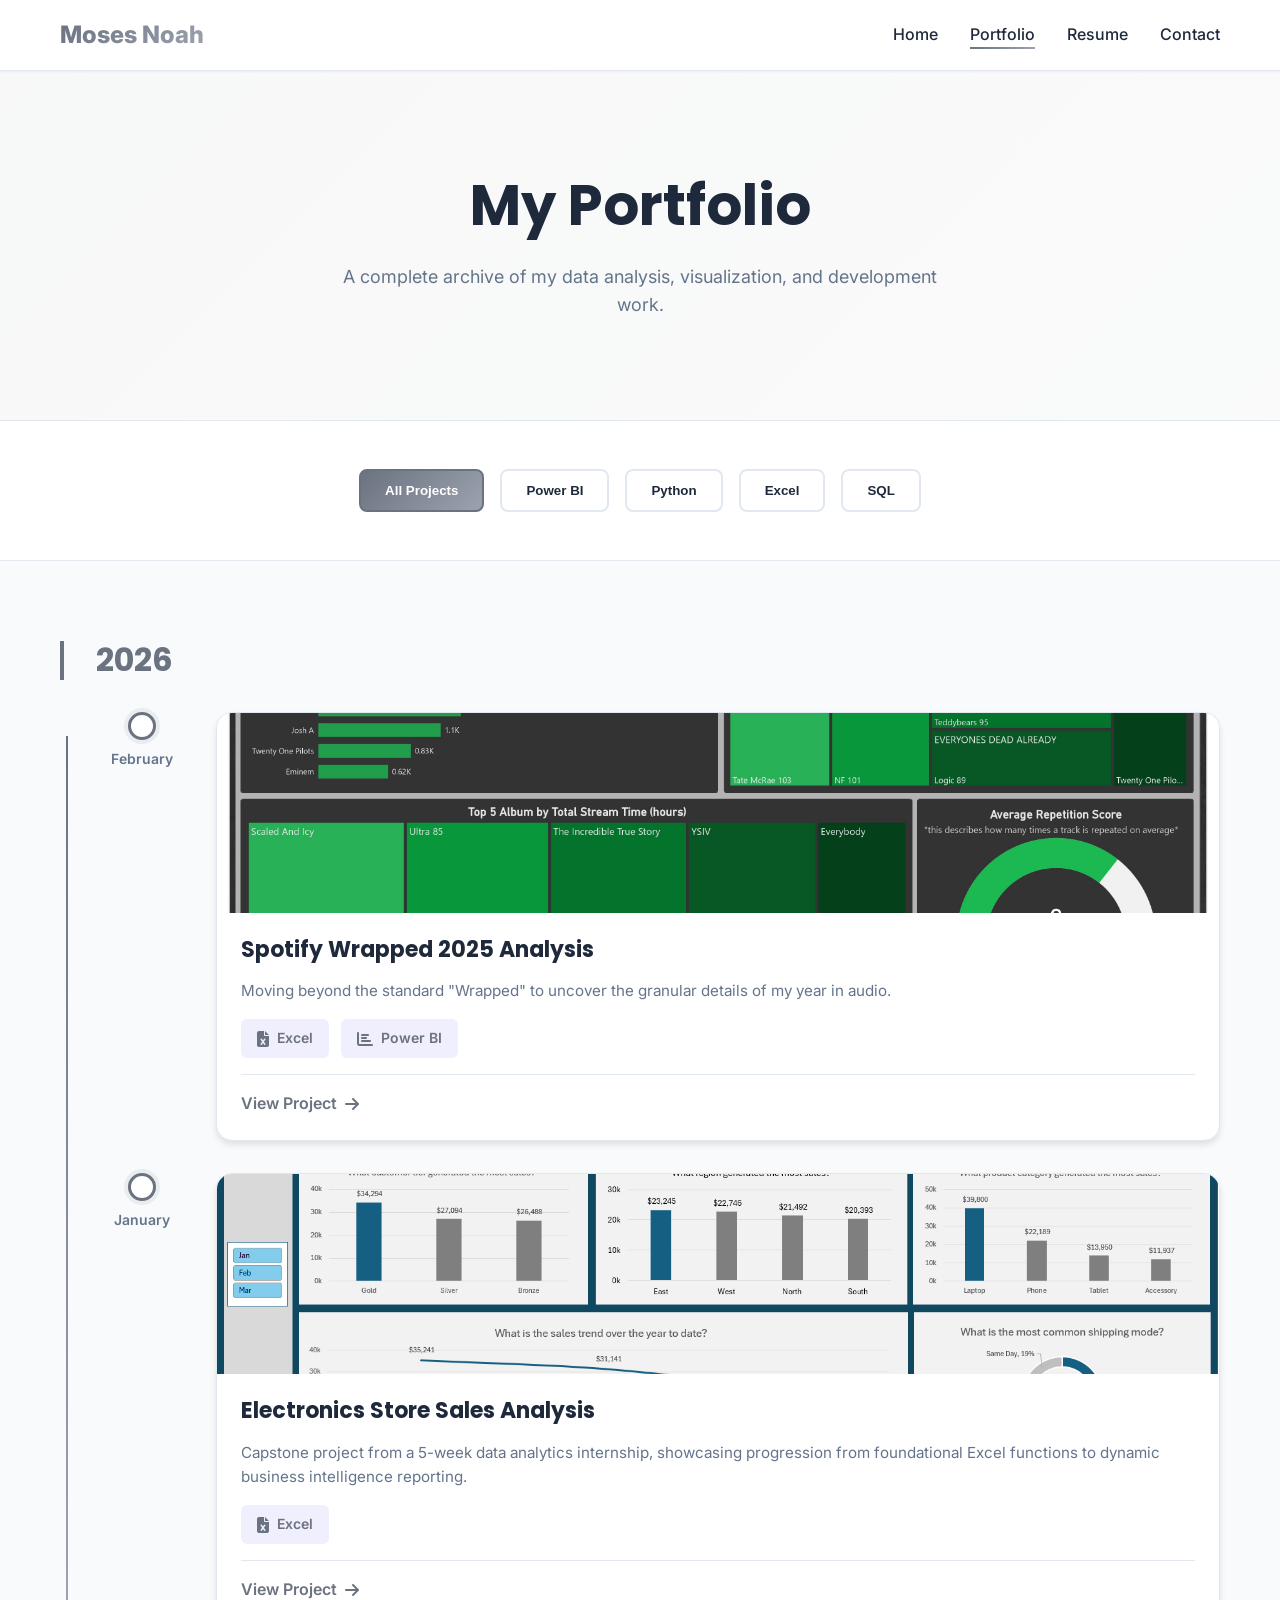
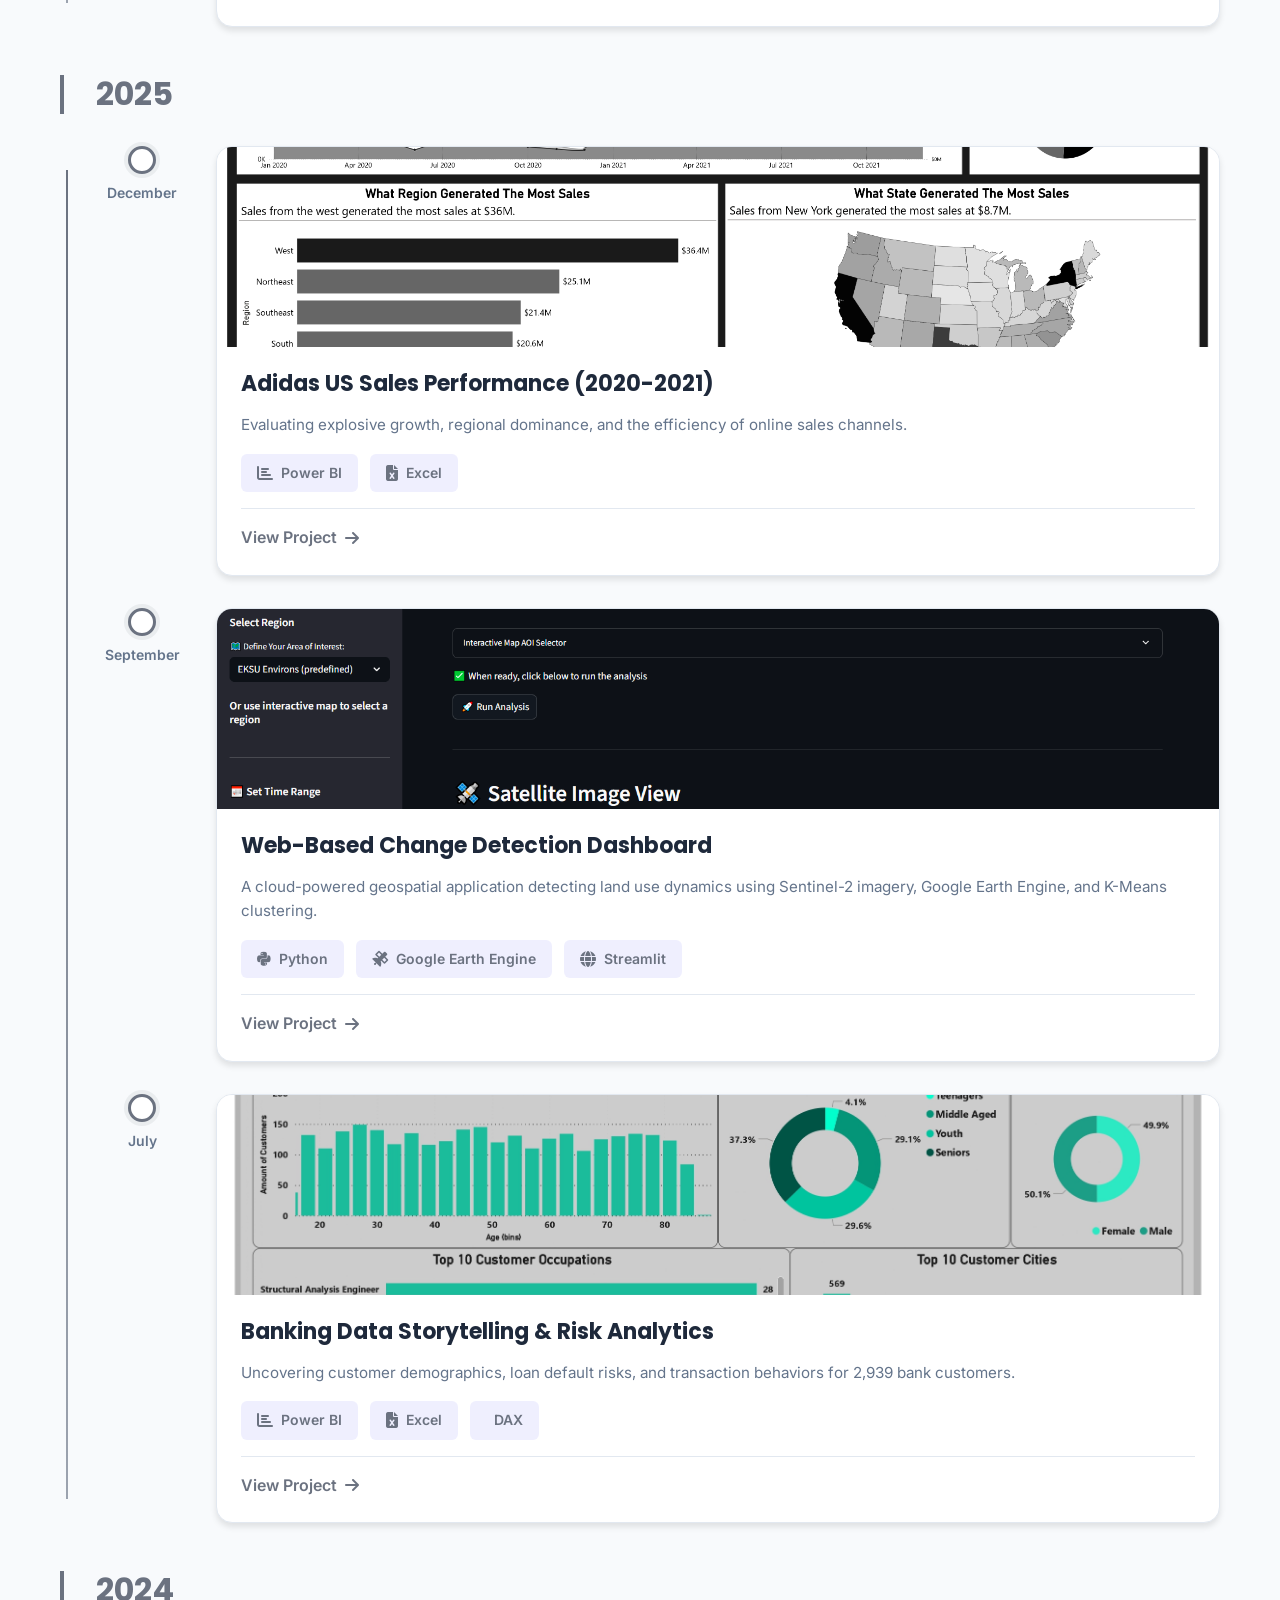
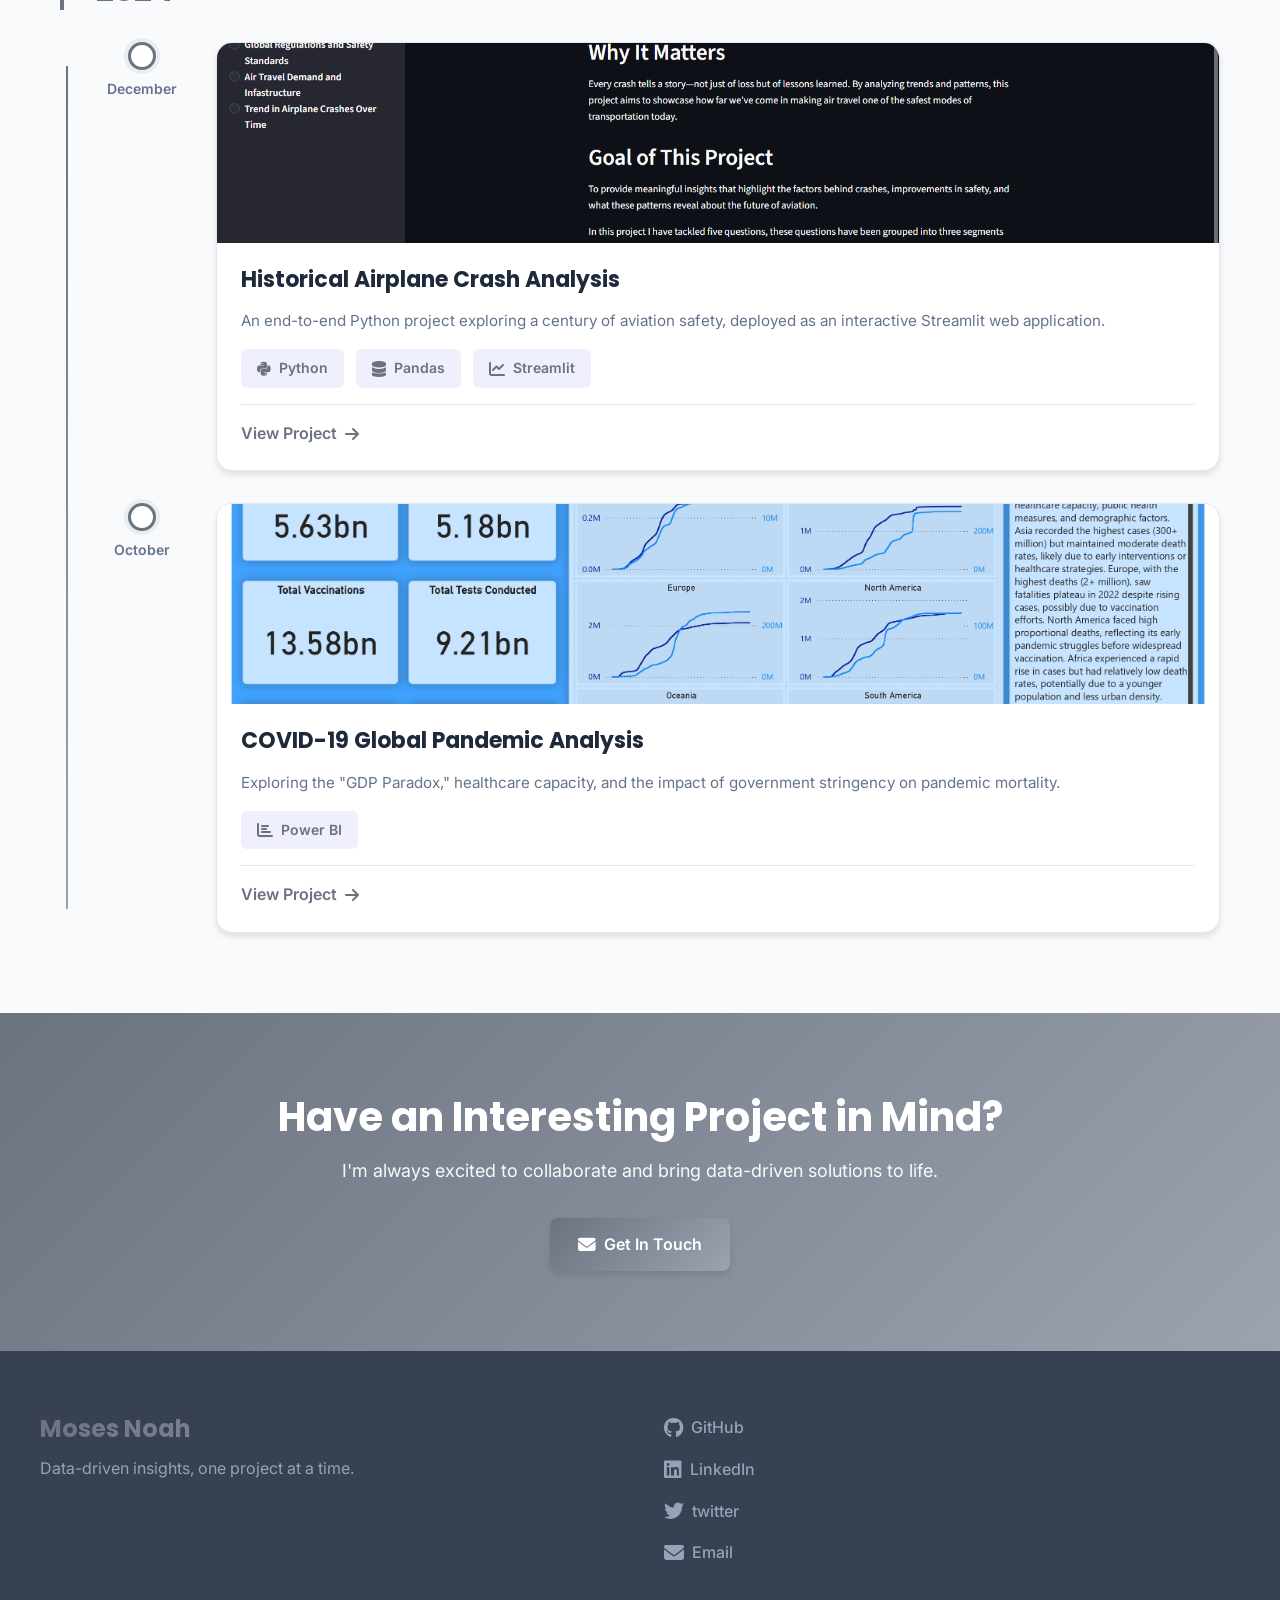
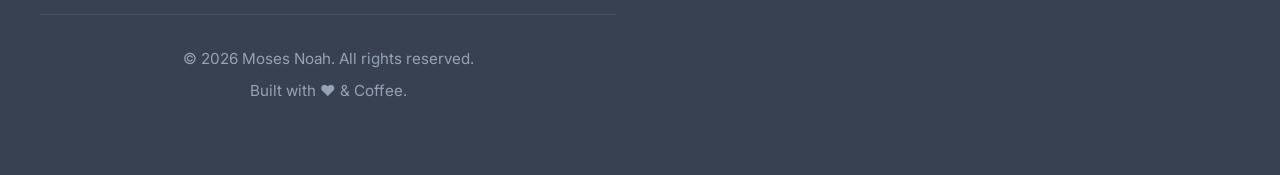
==== commit e3cbae4f: "Final Refinements: Added headshot image, optimized mobile view." ====
--- a/portfolio.html
+++ b/portfolio.html
@@ -291,11 +291,14 @@
                 <p>Data-driven insights, one project at a time.</p>
             </div>
             <div class="footer-social">
+                <a href="https://github.com/moses-noah" target="_blank" rel="noopener noreferrer" class="social-link">
+                    <i class="fab fa-github"></i> GitHub
+                </a>
                 <a href="https://linkedin.com/in/moses-noah" target="_blank" rel="noopener noreferrer" class="social-link">
                     <i class="fab fa-linkedin"></i> LinkedIn
                 </a>
-                <a href="https://github.com/moses-noah" target="_blank" rel="noopener noreferrer" class="social-link">
-                    <i class="fab fa-github"></i> GitHub
+                <a href="https://x.com/real_mno" target="_blank" rel="noopener noreferrer" class="social-link">
+                    <i class="fab fa-twitter"></i> twitter
                 </a>
                 <a href="mailto:mosesn540@gmail.com" class="social-link">
                     <i class="fas fa-envelope"></i> Email
--- a/style.css
+++ b/style.css
@@ -240,9 +240,9 @@
 }
 
 .hero-subtitle {
-    font-size: 1.375rem;
+    font-size: 1rem;
     color: var(--primary-color);
-    font-weight: 600;
+    font-weight: 500;
     margin-bottom: 1rem;
 }
 
@@ -283,6 +283,12 @@
 .hero-image {
     display: flex;
     justify-content: center;
+}
+
+.hero-image img {
+    max-width: 350px; /* Change this number to make it bigger or smaller */
+    width: 100%; /* Ensures it stays responsive on mobile */
+    height: auto; /* Prevents the image from looking stretched or squished */
 }
 
 /* =============================================
@@ -1039,6 +1045,32 @@
 
 .timeline-item .project-card-archive {
     flex: 1;
+}
+
+/* =============================================
+   MOBILE RESPONSIVE QUERIES
+   ============================================= */
+
+@media (max-width: 768px) {
+    /* Stack the marker and the card vertically */
+    .timeline-item {
+        flex-direction: column;
+        gap: 0.75rem; /* Reduces the gap between the date and the card */
+    }
+
+    /* Lay the dot and the date side-by-side horizontally */
+    .timeline-marker {
+        flex-direction: row;
+        align-items: center;
+        min-width: auto; /* Removes the 100px width constraint */
+    }
+
+    /* Align the date text to the left */
+    .timeline-date {
+        text-align: left;
+        width: auto;
+        font-size: 1rem; /* Slightly larger for mobile readability */
+    }
 }
 
 /* =============================================
